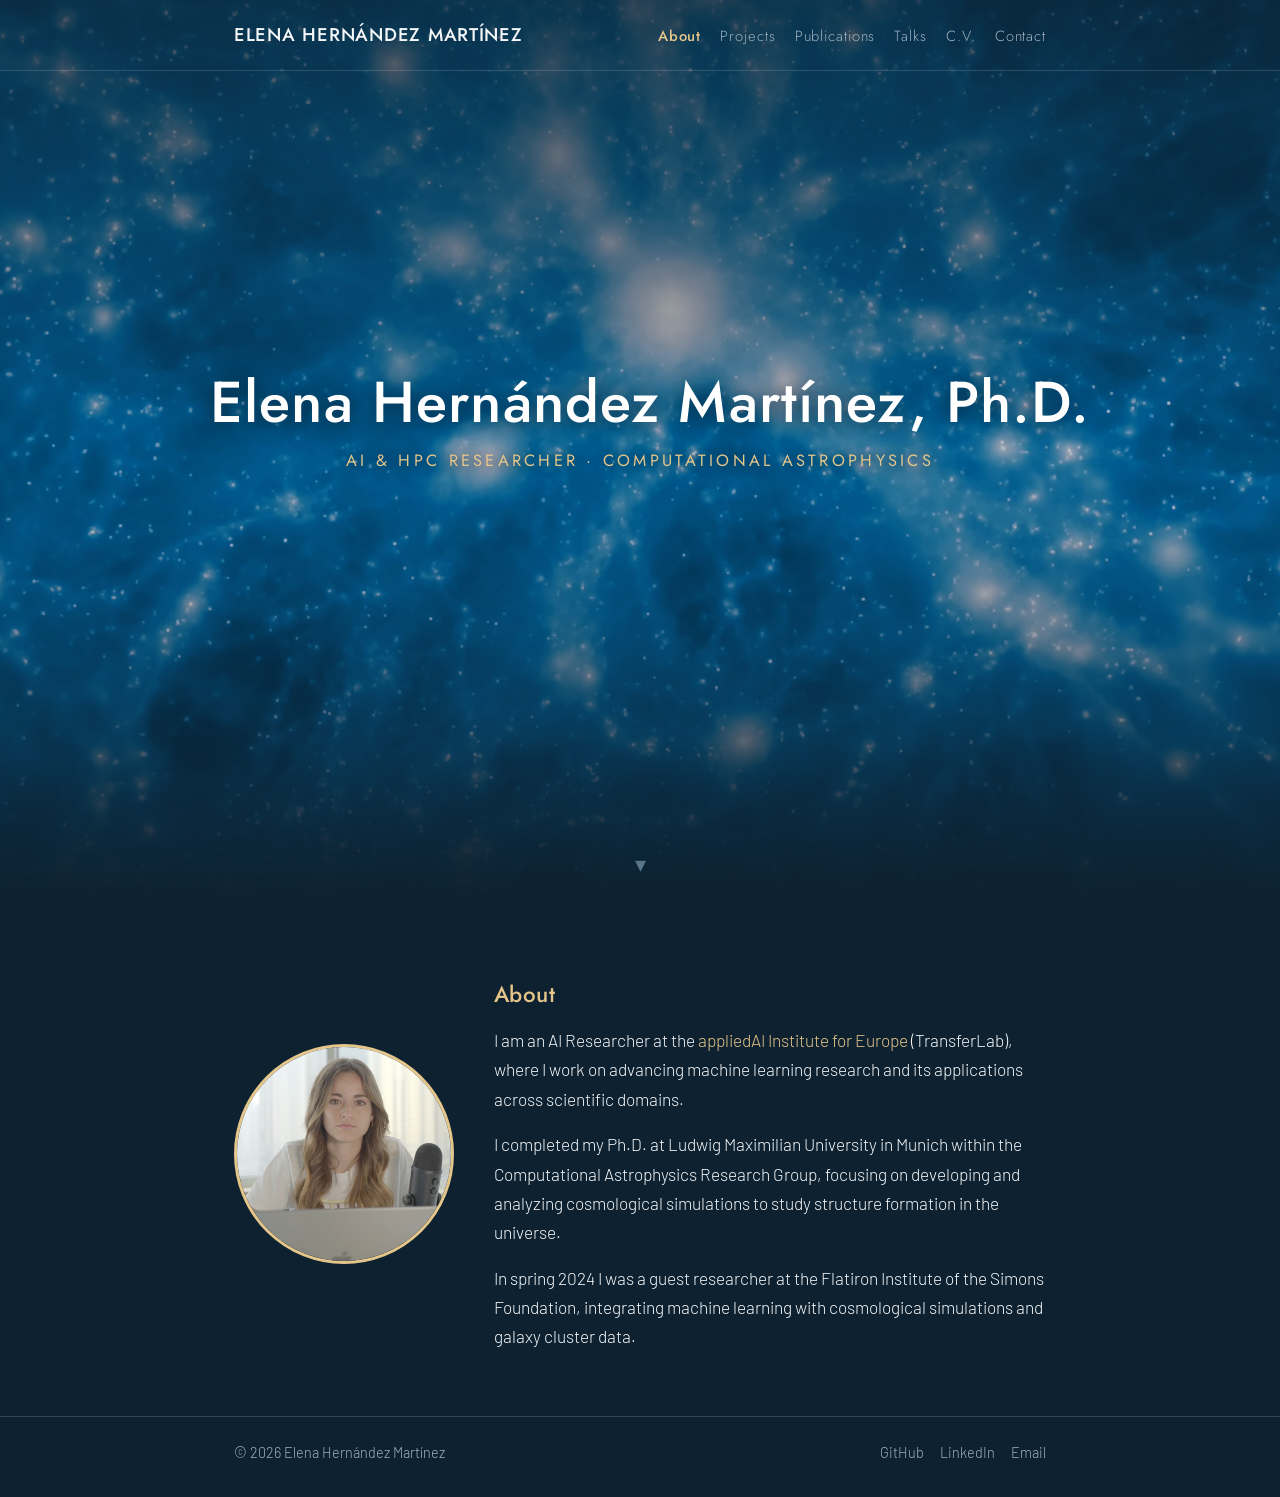
==== index.html @ 3e2dbad7 "Personal website: initial version Ported from the Wix site with a redesigned homepage (full-screen h" ====
<!DOCTYPE html>
<html lang="en">
<head>
  <meta charset="UTF-8">
  <meta name="viewport" content="width=device-width, initial-scale=1.0">
  <title>Elena Hernández Martínez, Ph.D.</title>
  <meta name="description" content="Elena Hernández Martínez, AI and HPC researcher specializing in computational astrophysics.">
  <link rel="stylesheet" href="css/style.css">
</head>
<body>

  <section class="hero">
    <header>
      <div class="container">
        <a class="site-title" href="index.html">Elena Hernández Martínez</a>
        <nav>
          <a href="index.html" class="active">About</a>
          <a href="projects.html">Projects</a>
          <!-- TODO: replace with your actual Google Scholar profile URL -->
          <a href="https://scholar.google.com/citations?user=YOUR_SCHOLAR_ID" target="_blank" rel="noopener">Publications</a>
          <a href="talks.html">Talks</a>
          <a href="cv.html">C.V.</a>
          <a href="contact.html">Contact</a>
        </nav>
      </div>
    </header>
    <div class="container hero-text">
      <h1>Elena Hernández Martínez, Ph.D.</h1>
      <p class="tagline">AI &amp; HPC Researcher · Computational Astrophysics</p>
    </div>
    <span class="hero-scroll">▾</span>
  </section>

  <main>
    <div class="container">
      <div class="intro">
        <img class="profile-photo" src="assets/profile.jpg" alt="Portrait of Elena Hernández Martínez">
        <div class="intro-text">
          <h2>About</h2>
          <p>
            I am an AI Researcher at the <a href="https://www.appliedai-institute.de" target="_blank" rel="noopener">appliedAI Institute for Europe</a>
            (TransferLab), where I work on advancing machine learning research and its
            applications across scientific domains.
          </p>
          <p>
            I completed my Ph.D. at Ludwig Maximilian University in Munich within the
            Computational Astrophysics Research Group, focusing on developing and analyzing
            cosmological simulations to study structure formation in the universe.
          </p>
          <p>
            In spring 2024 I was a guest researcher at the Flatiron Institute of the Simons
            Foundation, integrating machine learning with cosmological simulations and galaxy
            cluster data.
          </p>
        </div>
      </div>
    </div>
  </main>

  <footer>
    <div class="container">
      <span>© 2026 Elena Hernández Martínez</span>
      <div class="social-links">
        <a href="https://github.com/EHernandez-dev" target="_blank" rel="noopener">GitHub</a>
        <a href="https://www.linkedin.com/in/elenahernandezmartinez" target="_blank" rel="noopener">LinkedIn</a>
        <a href="mailto:elenahernandezmartinez.academia@gmail.com">Email</a>
      </div>
    </div>
  </footer>

  <!-- Permanent: solidify the fixed header once the user scrolls -->
  <script>
    (function () {
      var header = document.querySelector('.hero header');
      function onScroll() {
        header.classList.toggle('solid', window.scrollY > 40);
      }
      window.addEventListener('scroll', onScroll, { passive: true });
      onScroll();
    })();
  </script>

</body>
</html>
---- css/style.css ----
/* Theme ported from the original Wix site:
   navy #0d2130 / #0e2f4c, slate #58758c / #9db1bf, gold accent #e4c58a,
   Futura-style headings (Jost), DIN-style body (Barlow) */

@import url('https://fonts.googleapis.com/css2?family=Jost:wght@400;500;700&family=Barlow:wght@300;400;600&display=swap');

:root {
  --bg: #0d2130;
  --bg-alt: #0e2f4c;
  --text: #f4f6f8;
  --muted: #9db1bf;
  --slate: #58758c;
  --accent: #e4c58a;
  --accent-hover: #f0d7a8;
  --border: rgba(157, 177, 191, 0.25);
  --card-bg: #0e2f4c;
  --heading-font: "Jost", "Futura", sans-serif;
  --body-font: "Barlow", "DIN Next", sans-serif;
}

* {
  margin: 0;
  padding: 0;
  box-sizing: border-box;
}

body {
  font-family: var(--body-font);
  font-weight: 300;
  background: var(--bg);
  color: var(--text);
  line-height: 1.7;
  font-size: 1.08rem;
}

a {
  color: var(--accent);
  text-decoration: none;
}

a:hover {
  color: var(--accent-hover);
  text-decoration: underline;
}

.container {
  max-width: 860px;
  margin: 0 auto;
  padding: 0 1.5rem;
}

/* Header and navigation */
header {
  position: sticky;
  top: 0;
  z-index: 100;
  border-bottom: 1px solid var(--border);
  padding: 1.2rem 0;
  background: var(--bg);
}

header .container {
  display: flex;
  flex-wrap: wrap;
  align-items: baseline;
  justify-content: space-between;
  gap: 0.8rem;
}

.site-title {
  font-family: var(--heading-font);
  font-size: 1.15rem;
  font-weight: 500;
  letter-spacing: 0.04em;
  text-transform: uppercase;
  color: var(--text);
}

.site-title:hover {
  text-decoration: none;
  color: var(--accent);
}

nav {
  display: flex;
  flex-wrap: wrap;
  gap: 1.2rem;
  font-family: var(--heading-font);
  font-size: 0.92rem;
  letter-spacing: 0.06em;
}

nav a {
  color: var(--muted);
}

nav a:hover {
  color: var(--accent);
  text-decoration: none;
}

nav a.active {
  color: var(--accent);
  font-weight: 500;
}

/* Hero (homepage): full-screen cosmic web, name centered, fades to soft white */
.hero {
  position: relative;
  min-height: 100vh;
  background: url("../assets/hero-bg.jpg") center / cover no-repeat;
  display: flex;
  flex-direction: column;
}

.hero::before {
  content: "";
  position: absolute;
  inset: 0;
  background: linear-gradient(
    180deg,
    rgba(13, 33, 48, 0.7) 0%,
    rgba(13, 33, 48, 0.25) 35%,
    rgba(13, 33, 48, 0) 48%,
    rgba(13, 33, 48, 0.08) 60%,
    rgba(13, 33, 48, 0.22) 70%,
    rgba(13, 33, 48, 0.45) 79%,
    rgba(13, 33, 48, 0.7) 87%,
    rgba(13, 33, 48, 0.9) 94%,
    #0d2130 100%
  );
}

.hero header {
  position: fixed;
  top: 0;
  left: 0;
  right: 0;
  background: transparent;
  border-bottom: 1px solid rgba(255, 255, 255, 0.15);
  transition: background 0.25s ease, border-color 0.25s ease;
}

.hero header.solid {
  background: rgba(13, 33, 48, 0.92);
  border-color: var(--border);
  backdrop-filter: blur(6px);
  -webkit-backdrop-filter: blur(6px);
}

.hero-text {
  position: relative;
  margin: auto;
  text-align: center;
  padding: 2rem 0;
}

.hero-text h1 {
  font-size: clamp(1.5rem, 4.6vw, 3.6rem);
  font-weight: 500;
  white-space: nowrap;
  line-height: 1.12;
  margin-bottom: 0.8rem;
  color: #fff;
  text-shadow: 0 2px 20px rgba(13, 33, 48, 0.85);
}

.hero-text .tagline {
  color: var(--accent);
  font-family: var(--heading-font);
  font-weight: 400;
  letter-spacing: 0.2em;
  text-transform: uppercase;
  font-size: 1.02rem;
  margin: 0;
  text-shadow: 0 1px 12px rgba(13, 33, 48, 0.9);
}

.hero-scroll {
  position: relative;
  align-self: center;
  margin-bottom: 1.1rem;
  color: var(--slate);
  font-size: 1.4rem;
  animation: hero-bob 2s ease-in-out infinite;
}

@keyframes hero-bob {
  0%, 100% { transform: translateY(0); }
  50% { transform: translateY(8px); }
}

/* Main content */
main {
  padding: 2.5rem 0 3rem;
}

h1,
h2,
h3 {
  font-family: var(--heading-font);
  letter-spacing: 0.02em;
}

h1 {
  font-size: 2.1rem;
  font-weight: 700;
  margin-bottom: 1.2rem;
}

h2 {
  font-size: 1.4rem;
  font-weight: 500;
  color: var(--accent);
  margin: 2.2rem 0 0.8rem;
}

h3 {
  font-size: 1.12rem;
  font-weight: 500;
  margin: 1.4rem 0 0.5rem;
}

p {
  margin-bottom: 1rem;
}

.subtitle {
  color: var(--muted);
  font-size: 1.15rem;
  margin-top: -0.8rem;
  margin-bottom: 1.5rem;
}

/* About section on homepage */
.intro {
  display: flex;
  gap: 2.5rem;
  align-items: center;
  flex-wrap: wrap;
}

.intro-text {
  flex: 1 1 380px;
}

.profile-photo {
  width: 220px;
  height: 220px;
  object-fit: cover;
  border-radius: 50%;
  border: 3px solid var(--accent);
  flex-shrink: 0;
}

/* Cards for simulations overview */
.card-grid {
  display: grid;
  grid-template-columns: repeat(auto-fit, minmax(220px, 1fr));
  gap: 1.2rem;
  margin-top: 1.5rem;
}

.card {
  display: block;
  background: var(--card-bg);
  border: 1px solid var(--border);
  border-radius: 10px;
  overflow: hidden;
  color: var(--text);
  transition: border-color 0.15s ease, transform 0.15s ease;
}

.card:hover {
  text-decoration: none;
  color: var(--text);
  border-color: var(--accent);
  transform: translateY(-2px);
}

.card img {
  width: 100%;
  aspect-ratio: 16 / 10;
  object-fit: cover;
  display: block;
  background: var(--bg-alt);
}

.card-body {
  padding: 0.9rem 1rem;
}

.card-body h3 {
  margin: 0 0 0.3rem;
}

.card-body p {
  margin: 0;
  color: var(--muted);
  font-size: 0.92rem;
}

/* Theme carousel (Projects page): full-bleed rotating strip under the header */
.banner-img {
  position: absolute;
  inset: 0;
  background-size: cover;
  background-position: center;
}

.carousel {
  position: relative;
  min-height: 45vh;
  overflow: hidden;
  border-bottom: 1px solid var(--border);
}

.carousel .slide {
  position: absolute;
  inset: 0;
  display: flex;
  align-items: flex-end;
  opacity: 0;
  transition: opacity 0.9s ease;
}

.carousel .slide.active {
  opacity: 1;
}

.carousel .slide::before {
  content: "";
  position: absolute;
  inset: 0;
  background: linear-gradient(180deg, rgba(13, 33, 48, 0.1) 30%, rgba(13, 33, 48, 0.88) 100%);
  z-index: 1;
}

.carousel .banner-text {
  position: relative;
  z-index: 2;
  width: 100%;
  max-width: 860px;
  margin: 0 auto;
  padding: 0 1.5rem 1.8rem;
}

.carousel .banner-text h2 {
  margin: 0 0 0.3rem;
  color: #fff;
}

.carousel .banner-text p {
  margin: 0;
  color: var(--muted);
  max-width: 60ch;
}

/* Ken Burns: slow zoom while a slide is active */
.carousel .slide .banner-img {
  transform: scale(1);
}

.carousel .slide.active .banner-img {
  animation: kenburns 7s ease-out forwards;
}

@keyframes kenburns {
  from { transform: scale(1); }
  to { transform: scale(1.08); }
}

@media (prefers-reduced-motion: reduce) {
  .carousel .slide.active .banner-img {
    animation: none;
  }
}

.slide-kicker {
  display: block;
  font-family: var(--heading-font);
  color: var(--accent);
  font-size: 0.78rem;
  letter-spacing: 0.16em;
  text-transform: uppercase;
  margin-bottom: 0.4rem;
}

.carousel-ctrl {
  position: absolute;
  bottom: 1rem;
  left: 1.4rem;
  z-index: 3;
  display: flex;
  align-items: center;
  gap: 0.7rem;
  font-family: var(--heading-font);
  color: var(--muted);
  font-size: 0.85rem;
  letter-spacing: 0.1em;
}

.carousel-ctrl button {
  border: 1px solid var(--accent);
  background: rgba(13, 33, 48, 0.55);
  color: var(--accent);
  border-radius: 50%;
  width: 30px;
  height: 30px;
  cursor: pointer;
  font-size: 0.9rem;
}

.carousel-ctrl button:hover {
  background: rgba(228, 197, 138, 0.25);
}

.carousel-dots {
  position: absolute;
  bottom: 1.1rem;
  right: 1.4rem;
  z-index: 3;
  display: flex;
  gap: 0.5rem;
}

.carousel-dots button {
  width: 11px;
  height: 11px;
  border-radius: 50%;
  border: 1px solid var(--accent);
  background: transparent;
  cursor: pointer;
  padding: 0;
}

.carousel-dots button.on {
  background: var(--accent);
}

/* Project list (Projects page) */
.section-label {
  font-family: var(--heading-font);
  color: var(--slate);
  font-size: 0.85rem;
  letter-spacing: 0.16em;
  text-transform: uppercase;
  margin: 2.5rem 0 0.6rem;
}

.list-row {
  display: grid;
  grid-template-columns: 3.2rem 1fr 120px;
  gap: 1.6rem;
  align-items: center;
  padding: 1.4rem 0;
  border-top: 1px solid var(--border);
  color: var(--text);
}

.list-row:last-of-type {
  border-bottom: 1px solid var(--border);
}

.list-row:hover {
  text-decoration: none;
  color: var(--text);
}

.list-row:hover h2 {
  color: var(--accent);
}

@media (max-width: 600px) {
  .list-row {
    grid-template-columns: 2.4rem 1fr;
  }
  .list-thumb {
    display: none;
  }
}

.list-num {
  font-family: var(--heading-font);
  color: var(--slate);
  font-size: 1.5rem;
}

.list-row h2 {
  margin: 0 0 0.25rem;
  color: var(--text);
  font-size: 1.25rem;
  transition: color 0.15s ease;
}

.list-row p {
  margin: 0;
  color: var(--muted);
  font-size: 0.96rem;
}

.list-thumb {
  width: 120px;
  height: 80px;
  border-radius: 8px;
  overflow: hidden;
  border: 1px solid var(--border);
}

.list-thumb > * {
  display: block;
  width: 100%;
  height: 100%;
}

.list-thumb img {
  object-fit: cover;
}

/* Placeholder banner art until real images are added */
.ph-cluster {
  background:
    radial-gradient(circle at 60% 45%, rgba(244, 246, 248, 0.9) 0%, rgba(157, 177, 191, 0.5) 12%, rgba(14, 47, 76, 0) 45%),
    radial-gradient(circle at 30% 65%, rgba(228, 197, 138, 0.5) 0%, rgba(14, 47, 76, 0) 30%),
    radial-gradient(circle at 75% 75%, rgba(157, 177, 191, 0.4) 0%, rgba(14, 47, 76, 0) 25%),
    #0e2f4c;
}

.ph-ml {
  background:
    linear-gradient(rgba(228, 197, 138, 0.15) 1px, transparent 1px),
    linear-gradient(90deg, rgba(228, 197, 138, 0.15) 1px, transparent 1px),
    radial-gradient(circle at 50% 50%, rgba(228, 197, 138, 0.35) 0%, rgba(13, 33, 48, 0) 55%),
    #0e2f4c;
  background-size: 28px 28px, 28px 28px, 100% 100%, 100% 100%;
}

.ph-speech {
  background:
    repeating-linear-gradient(
      90deg,
      rgba(228, 197, 138, 0.55) 0 3px,
      transparent 3px 14px
    ),
    linear-gradient(180deg, rgba(14, 47, 76, 0.2) 0%, rgba(14, 47, 76, 0.9) 100%),
    #0e2f4c;
  background-size: 100% 42%, 100% 100%, 100% 100%;
  background-position: center, center, center;
  background-repeat: no-repeat;
}

/* Talks list */
.talk-list {
  list-style: none;
}

.talk-list li {
  padding: 0.75rem 0;
  border-bottom: 1px solid var(--border);
}

.talk-date {
  color: var(--accent);
  font-family: var(--heading-font);
  font-size: 0.85rem;
  letter-spacing: 0.08em;
  text-transform: uppercase;
  display: block;
}

/* Buttons */
.button {
  display: inline-block;
  background: var(--accent);
  color: var(--bg);
  padding: 0.55rem 1.3rem;
  border-radius: 4px;
  font-family: var(--heading-font);
  font-weight: 500;
  letter-spacing: 0.05em;
  border: none;
  font-size: 1rem;
  cursor: pointer;
}

.button:hover {
  background: var(--accent-hover);
  color: var(--bg);
  text-decoration: none;
}

/* Contact facts */
.fact {
  display: block;
  margin: 1.1rem 0;
}

.fact-label {
  font-family: var(--heading-font);
  color: var(--accent);
  font-size: 0.78rem;
  letter-spacing: 0.14em;
  text-transform: uppercase;
  display: block;
}

/* Figures and media */
figure {
  margin: 1.5rem 0;
}

figure img {
  max-width: 100%;
  border-radius: 8px;
  border: 1px solid var(--border);
}

figcaption {
  color: var(--muted);
  font-size: 0.88rem;
  margin-top: 0.4rem;
}

.video-links {
  display: flex;
  gap: 1rem;
  flex-wrap: wrap;
  margin: 1rem 0;
}

/* Footer */
footer {
  border-top: 1px solid var(--border);
  padding: 1.5rem 0 2rem;
  color: var(--muted);
  font-size: 0.9rem;
}

footer .container {
  display: flex;
  justify-content: space-between;
  flex-wrap: wrap;
  gap: 0.8rem;
}

.social-links {
  display: flex;
  gap: 1rem;
}

.social-links a {
  color: var(--muted);
}

.social-links a:hover {
  color: var(--accent);
}
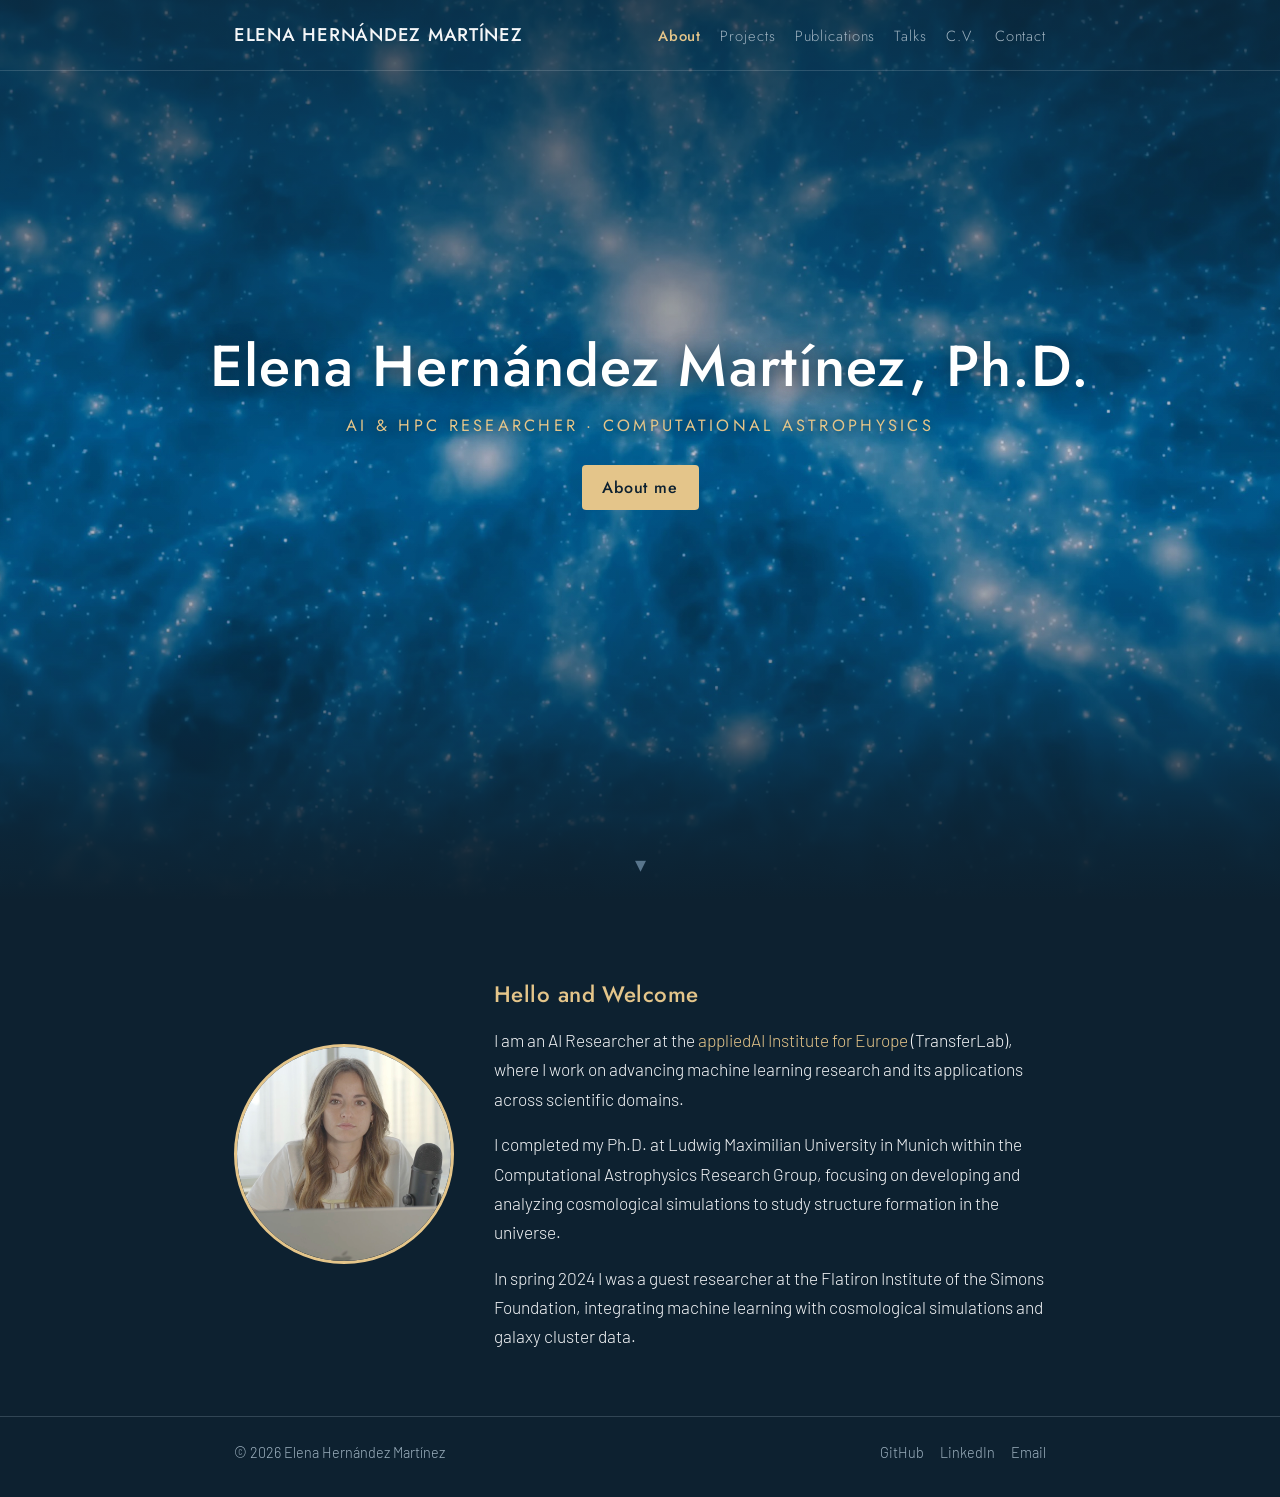
==== commit f8af52e5: "Homepage: About button in hero, welcome heading, new email address - Gold 'About me' button below th" ====
--- a/index.html
+++ b/index.html
@@ -27,16 +27,17 @@
     <div class="container hero-text">
       <h1>Elena Hernández Martínez, Ph.D.</h1>
       <p class="tagline">AI &amp; HPC Researcher · Computational Astrophysics</p>
+      <a class="button hero-cta" href="#about">About me</a>
     </div>
     <span class="hero-scroll">▾</span>
   </section>
 
-  <main>
+  <main id="about">
     <div class="container">
       <div class="intro">
         <img class="profile-photo" src="assets/profile.jpg" alt="Portrait of Elena Hernández Martínez">
         <div class="intro-text">
-          <h2>About</h2>
+          <h2>Hello and Welcome</h2>
           <p>
             I am an AI Researcher at the <a href="https://www.appliedai-institute.de" target="_blank" rel="noopener">appliedAI Institute for Europe</a>
             (TransferLab), where I work on advancing machine learning research and its
@@ -63,7 +64,7 @@
       <div class="social-links">
         <a href="https://github.com/EHernandez-dev" target="_blank" rel="noopener">GitHub</a>
         <a href="https://www.linkedin.com/in/elenahernandezmartinez" target="_blank" rel="noopener">LinkedIn</a>
-        <a href="mailto:elenahernandezmartinez.academia@gmail.com">Email</a>
+        <a href="mailto:e.hernandez@appliedai-institute.de">Email</a>
       </div>
     </div>
   </footer>
--- a/css/style.css
+++ b/css/style.css
@@ -22,6 +22,10 @@
   margin: 0;
   padding: 0;
   box-sizing: border-box;
+}
+
+html {
+  scroll-behavior: smooth;
 }
 
 body {
@@ -176,6 +180,10 @@
   text-shadow: 0 1px 12px rgba(13, 33, 48, 0.9);
 }
 
+.hero-cta {
+  margin-top: 1.6rem;
+}
+
 .hero-scroll {
   position: relative;
   align-self: center;
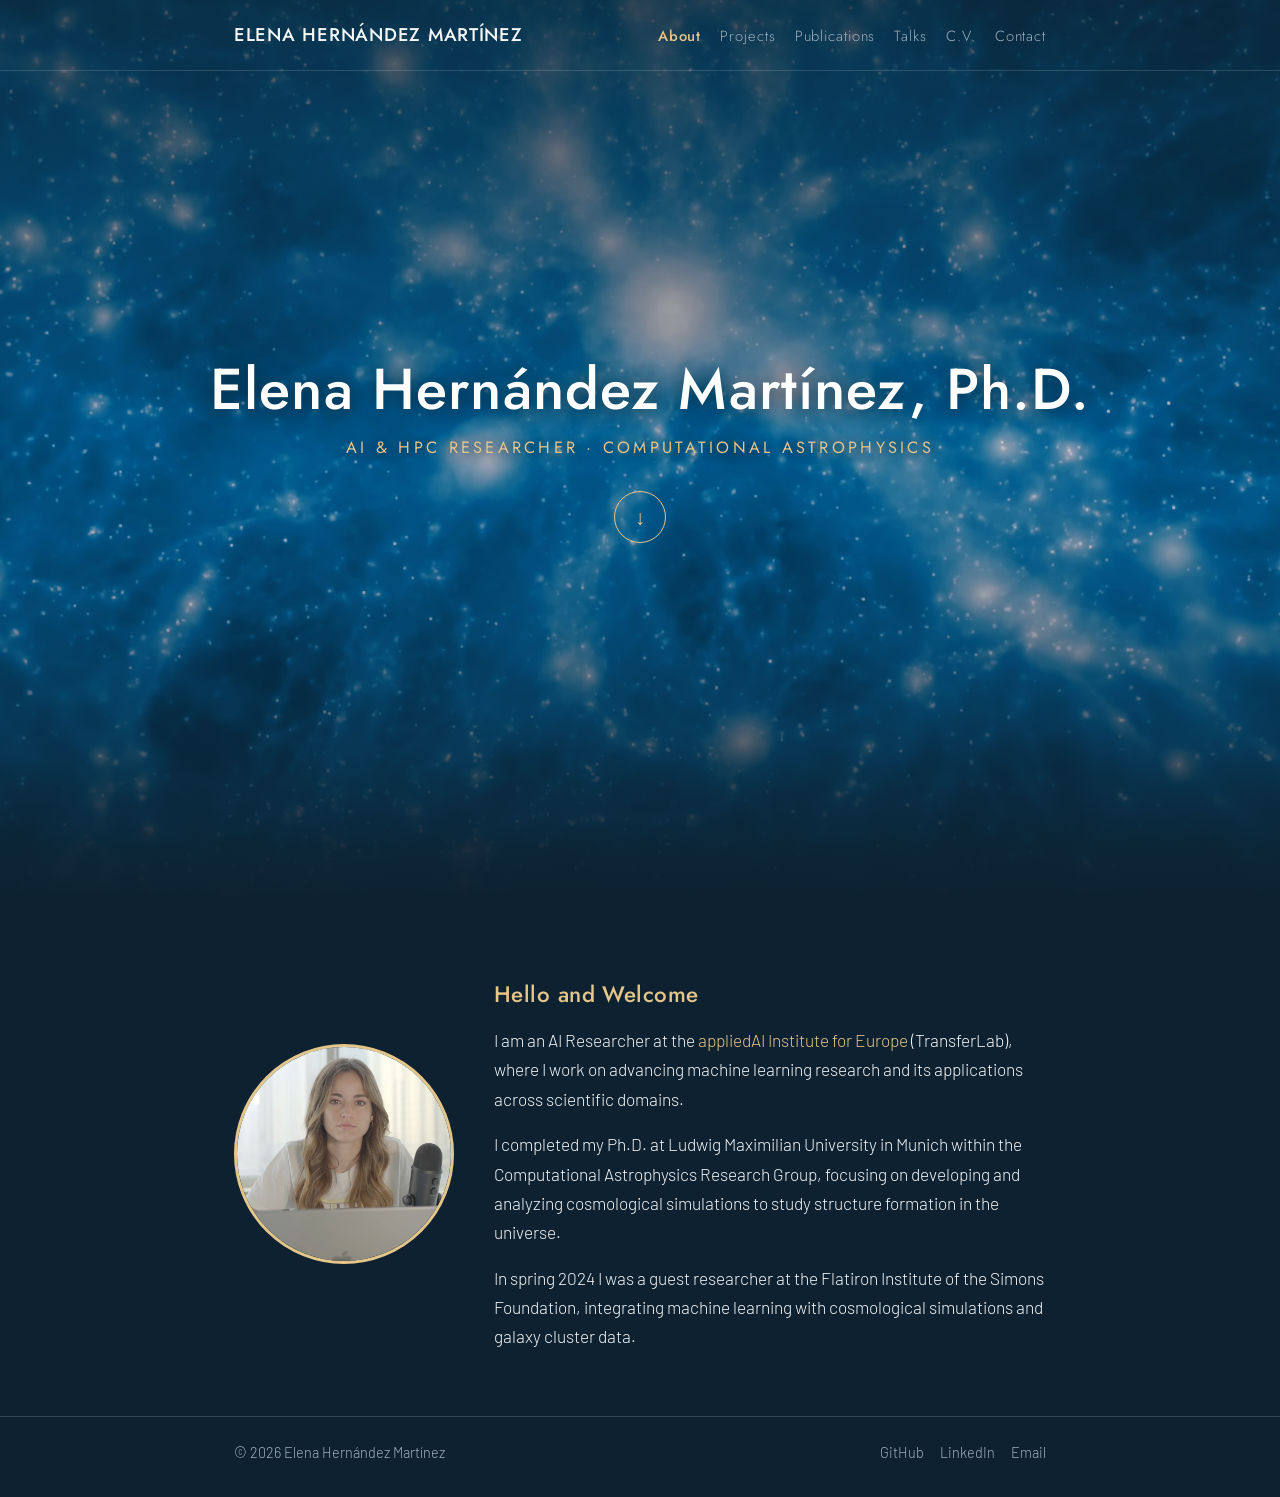
==== commit 904a9d6f: "Hero: replace About button with round gold arrow icon Chosen from five prototyped treatments (solid," ====
--- a/index.html
+++ b/index.html
@@ -27,9 +27,8 @@
     <div class="container hero-text">
       <h1>Elena Hernández Martínez, Ph.D.</h1>
       <p class="tagline">AI &amp; HPC Researcher · Computational Astrophysics</p>
-      <a class="button hero-cta" href="#about">About me</a>
+      <a class="hero-cta" href="#about" aria-label="Scroll to the About section">↓</a>
     </div>
-    <span class="hero-scroll">▾</span>
   </section>
 
   <main id="about">
--- a/css/style.css
+++ b/css/style.css
@@ -181,21 +181,35 @@
 }
 
 .hero-cta {
-  margin-top: 1.6rem;
-}
-
-.hero-scroll {
-  position: relative;
-  align-self: center;
-  margin-bottom: 1.1rem;
-  color: var(--slate);
-  font-size: 1.4rem;
+  display: inline-flex;
+  align-items: center;
+  justify-content: center;
+  width: 52px;
+  height: 52px;
+  margin-top: 1.8rem;
+  border-radius: 50%;
+  border: 1px solid var(--accent);
+  color: var(--accent);
+  font-size: 1.3rem;
   animation: hero-bob 2s ease-in-out infinite;
+  transition: background 0.2s ease;
+}
+
+.hero-cta:hover {
+  background: rgba(228, 197, 138, 0.18);
+  color: var(--accent-hover);
+  text-decoration: none;
 }
 
 @keyframes hero-bob {
   0%, 100% { transform: translateY(0); }
-  50% { transform: translateY(8px); }
+  50% { transform: translateY(6px); }
+}
+
+@media (prefers-reduced-motion: reduce) {
+  .hero-cta {
+    animation: none;
+  }
 }
 
 /* Main content */
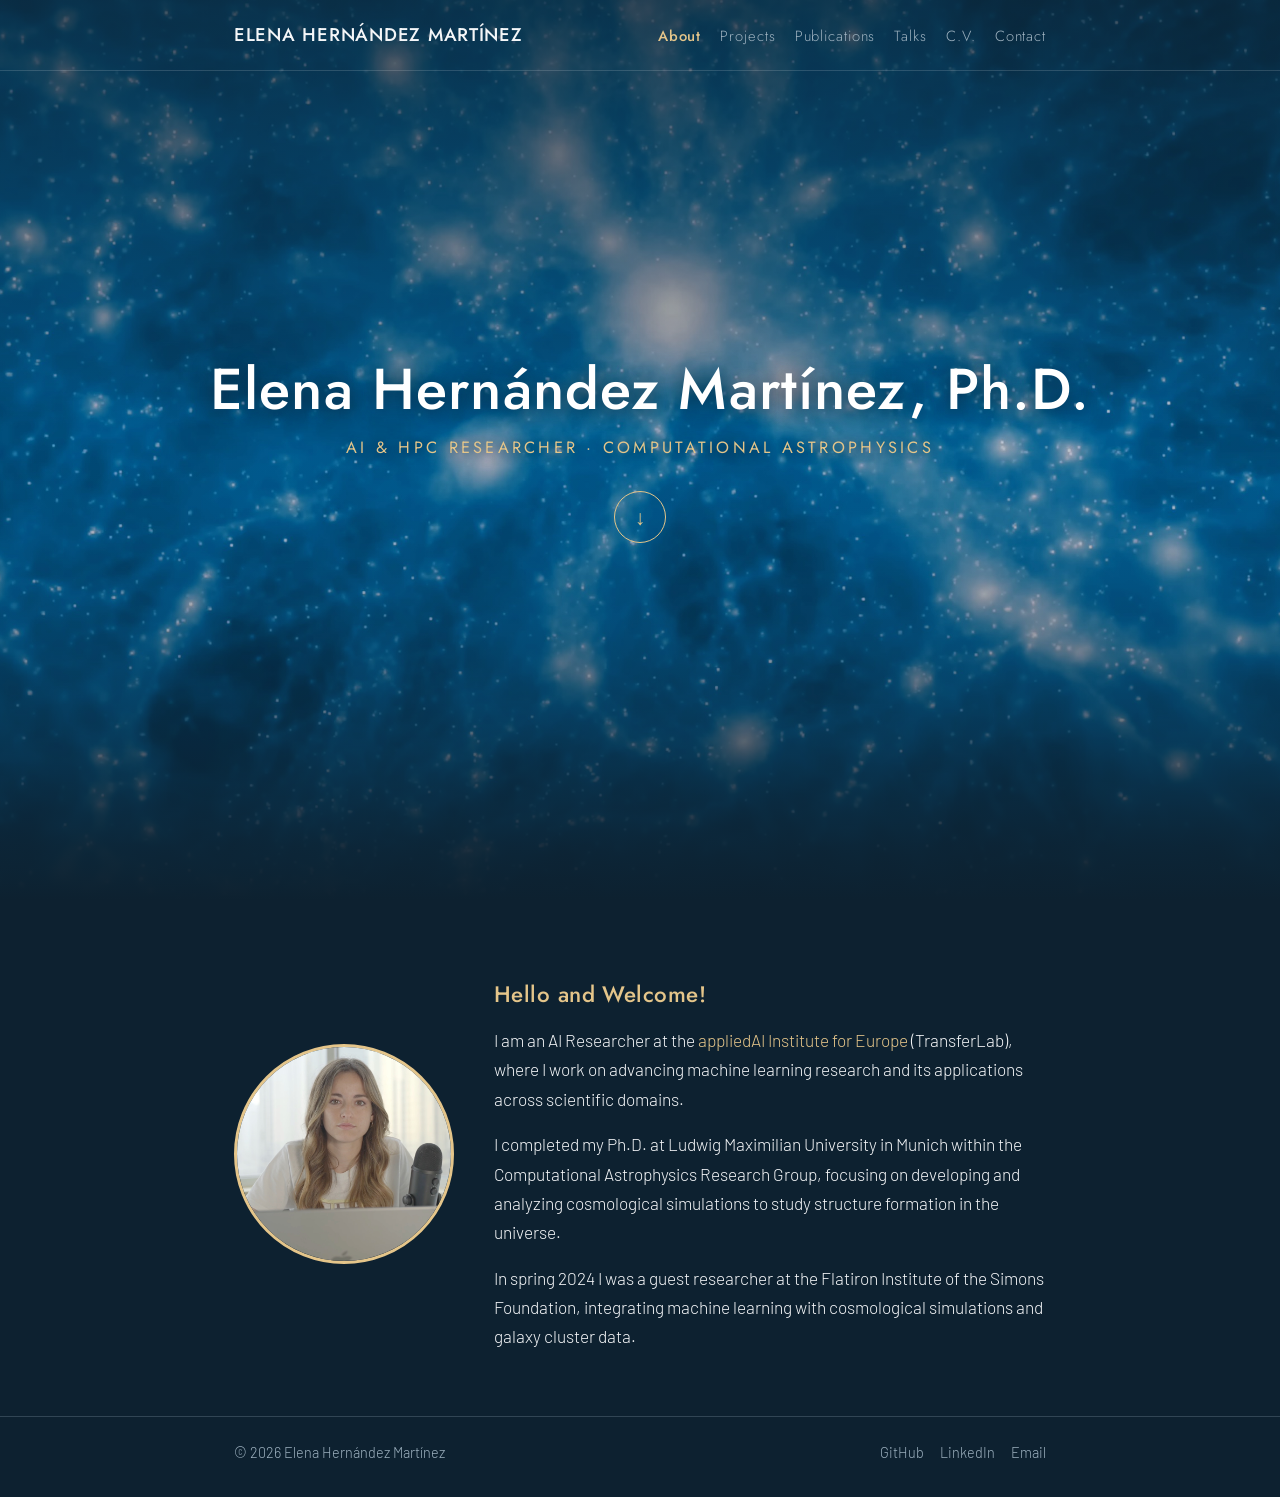
==== commit 22a91dd9: "Add exclamation mark to welcome heading" ====
--- a/index.html
+++ b/index.html
@@ -36,7 +36,7 @@
       <div class="intro">
         <img class="profile-photo" src="assets/profile.jpg" alt="Portrait of Elena Hernández Martínez">
         <div class="intro-text">
-          <h2>Hello and Welcome</h2>
+          <h2>Hello and Welcome!</h2>
           <p>
             I am an AI Researcher at the <a href="https://www.appliedai-institute.de" target="_blank" rel="noopener">appliedAI Institute for Europe</a>
             (TransferLab), where I work on advancing machine learning research and its
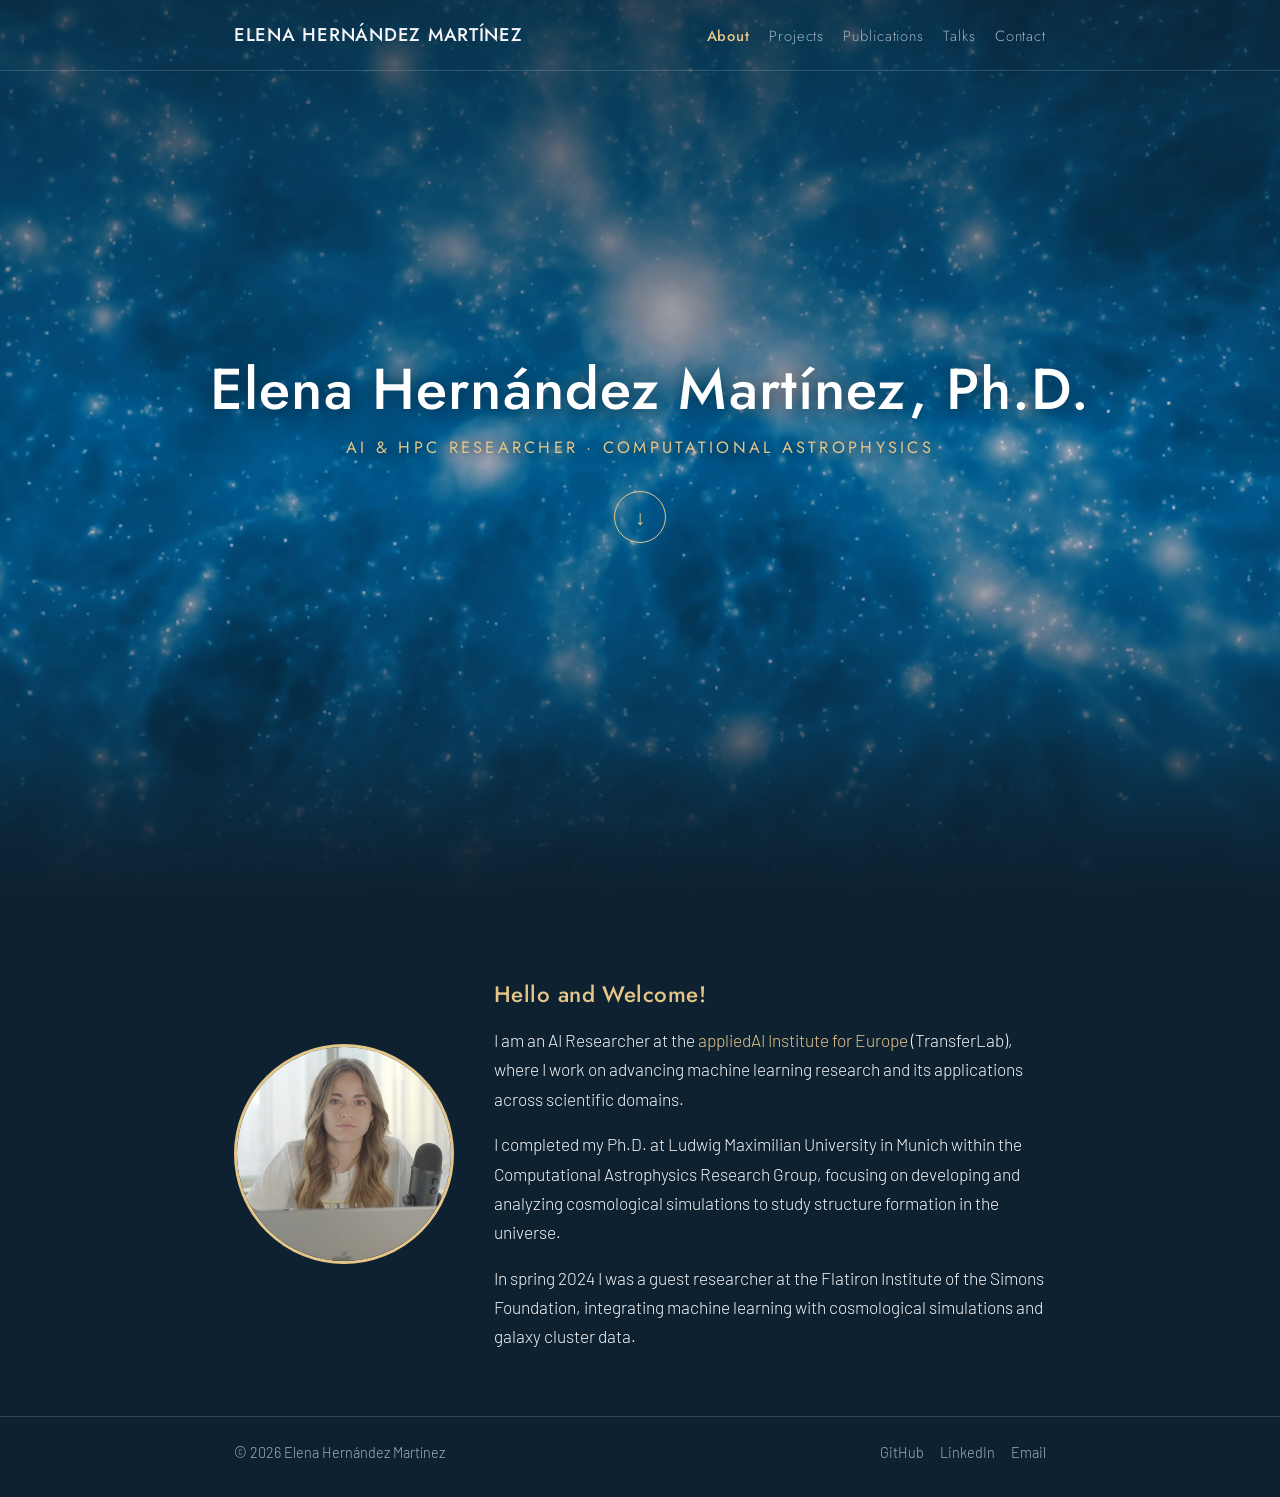
==== commit fb2acaed: "Remove C.V. entry from the navigation" ====
--- a/index.html
+++ b/index.html
@@ -16,10 +16,8 @@
         <nav>
           <a href="index.html" class="active">About</a>
           <a href="projects.html">Projects</a>
-          <!-- TODO: replace with your actual Google Scholar profile URL -->
-          <a href="https://scholar.google.com/citations?user=YOUR_SCHOLAR_ID" target="_blank" rel="noopener">Publications</a>
+          <a href="https://scholar.google.com/citations?user=gg4NFnoAAAAJ" target="_blank" rel="noopener">Publications</a>
           <a href="talks.html">Talks</a>
-          <a href="cv.html">C.V.</a>
           <a href="contact.html">Contact</a>
         </nav>
       </div>
--- a/css/style.css
+++ b/css/style.css
@@ -539,38 +539,6 @@
   object-fit: cover;
 }
 
-/* Placeholder banner art until real images are added */
-.ph-cluster {
-  background:
-    radial-gradient(circle at 60% 45%, rgba(244, 246, 248, 0.9) 0%, rgba(157, 177, 191, 0.5) 12%, rgba(14, 47, 76, 0) 45%),
-    radial-gradient(circle at 30% 65%, rgba(228, 197, 138, 0.5) 0%, rgba(14, 47, 76, 0) 30%),
-    radial-gradient(circle at 75% 75%, rgba(157, 177, 191, 0.4) 0%, rgba(14, 47, 76, 0) 25%),
-    #0e2f4c;
-}
-
-.ph-ml {
-  background:
-    linear-gradient(rgba(228, 197, 138, 0.15) 1px, transparent 1px),
-    linear-gradient(90deg, rgba(228, 197, 138, 0.15) 1px, transparent 1px),
-    radial-gradient(circle at 50% 50%, rgba(228, 197, 138, 0.35) 0%, rgba(13, 33, 48, 0) 55%),
-    #0e2f4c;
-  background-size: 28px 28px, 28px 28px, 100% 100%, 100% 100%;
-}
-
-.ph-speech {
-  background:
-    repeating-linear-gradient(
-      90deg,
-      rgba(228, 197, 138, 0.55) 0 3px,
-      transparent 3px 14px
-    ),
-    linear-gradient(180deg, rgba(14, 47, 76, 0.2) 0%, rgba(14, 47, 76, 0.9) 100%),
-    #0e2f4c;
-  background-size: 100% 42%, 100% 100%, 100% 100%;
-  background-position: center, center, center;
-  background-repeat: no-repeat;
-}
-
 /* Talks list */
 .talk-list {
   list-style: none;
@@ -626,15 +594,51 @@
   display: block;
 }
 
+/* Key-number strip (project pages) */
+.stat-row {
+  display: flex;
+  flex-wrap: wrap;
+  gap: 1.2rem;
+  margin: 1.8rem 0;
+}
+
+.stat {
+  flex: 1 1 150px;
+  background: var(--card-bg);
+  border: 1px solid var(--border);
+  border-radius: 10px;
+  padding: 1rem 1.2rem;
+}
+
+.stat .num {
+  font-family: var(--heading-font);
+  color: var(--accent);
+  font-size: 1.7rem;
+  display: block;
+}
+
+.stat .lbl {
+  color: var(--muted);
+  font-size: 0.88rem;
+}
+
 /* Figures and media */
 figure {
   margin: 1.5rem 0;
 }
 
-figure img {
+figure img,
+figure video {
   max-width: 100%;
   border-radius: 8px;
   border: 1px solid var(--border);
+}
+
+figure video {
+  background: #000;
+  display: block;
+  width: 100%;
+  height: auto;
 }
 
 figcaption {
